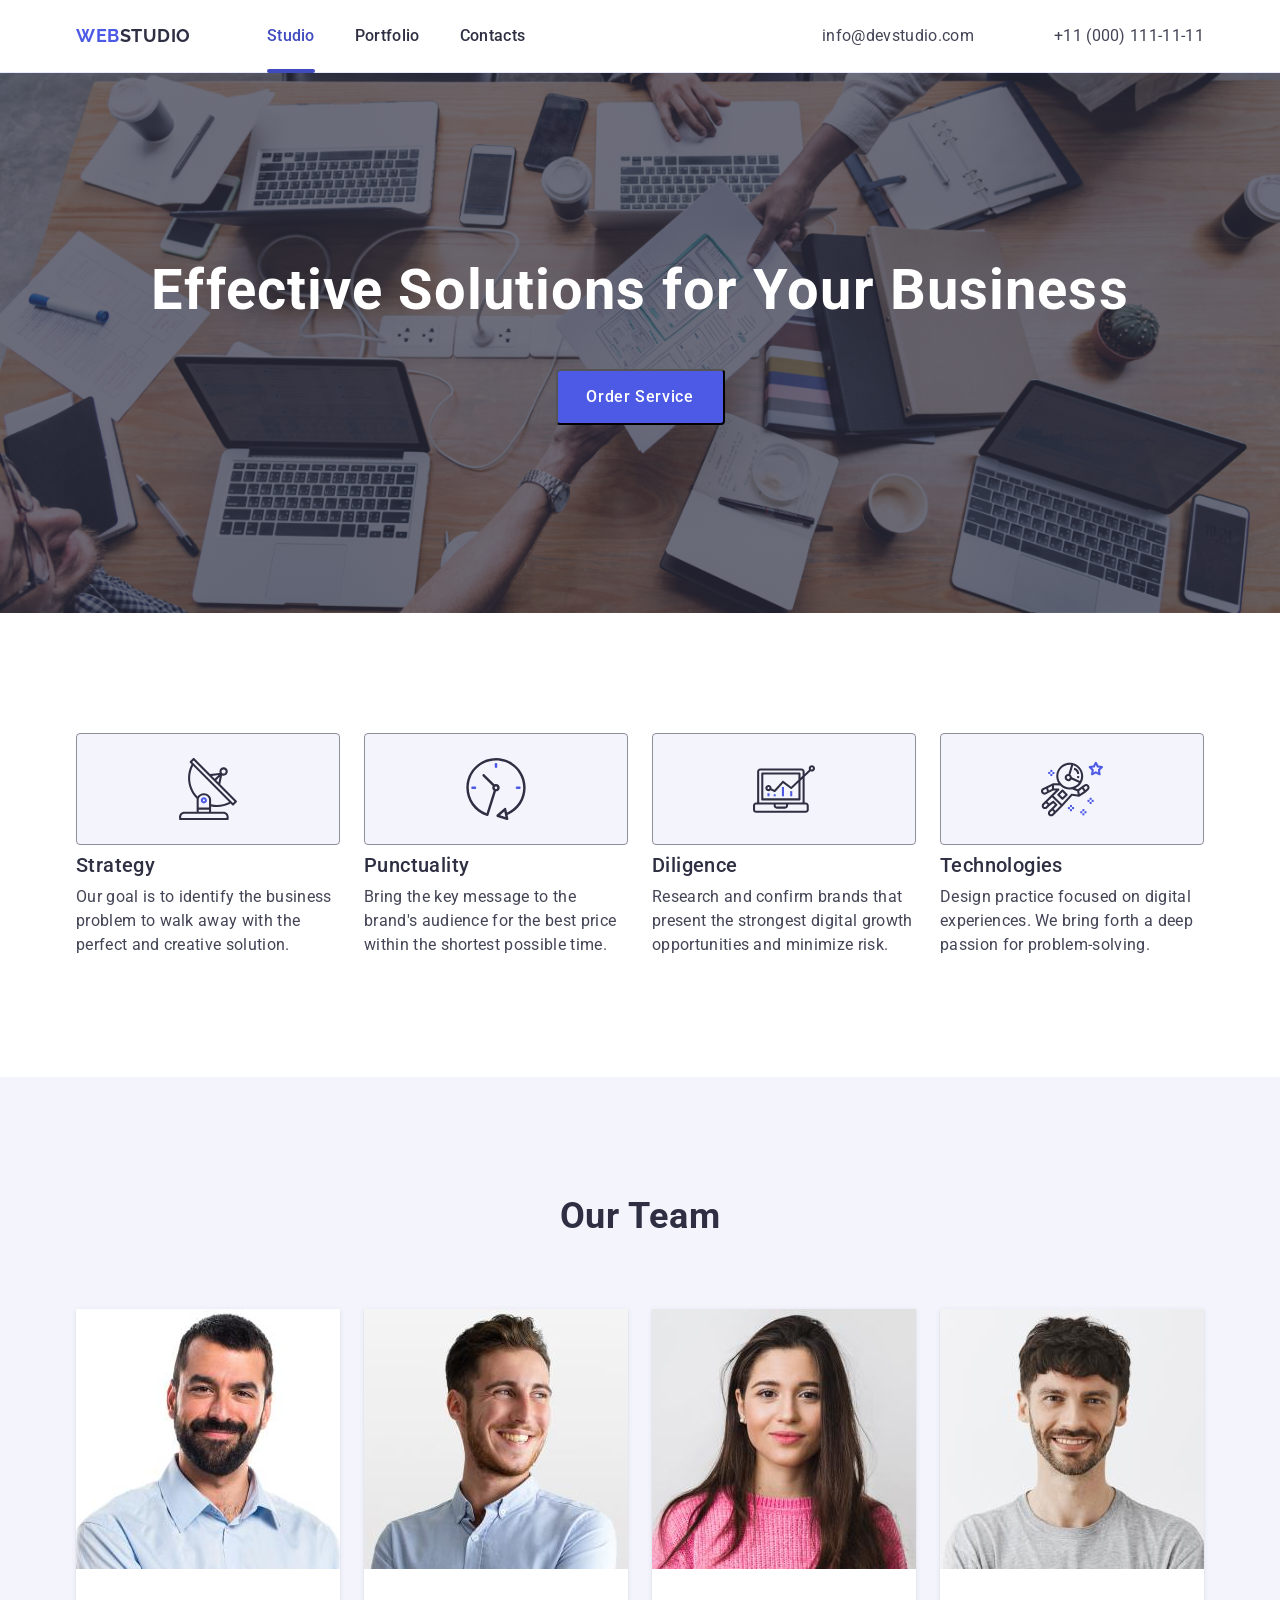
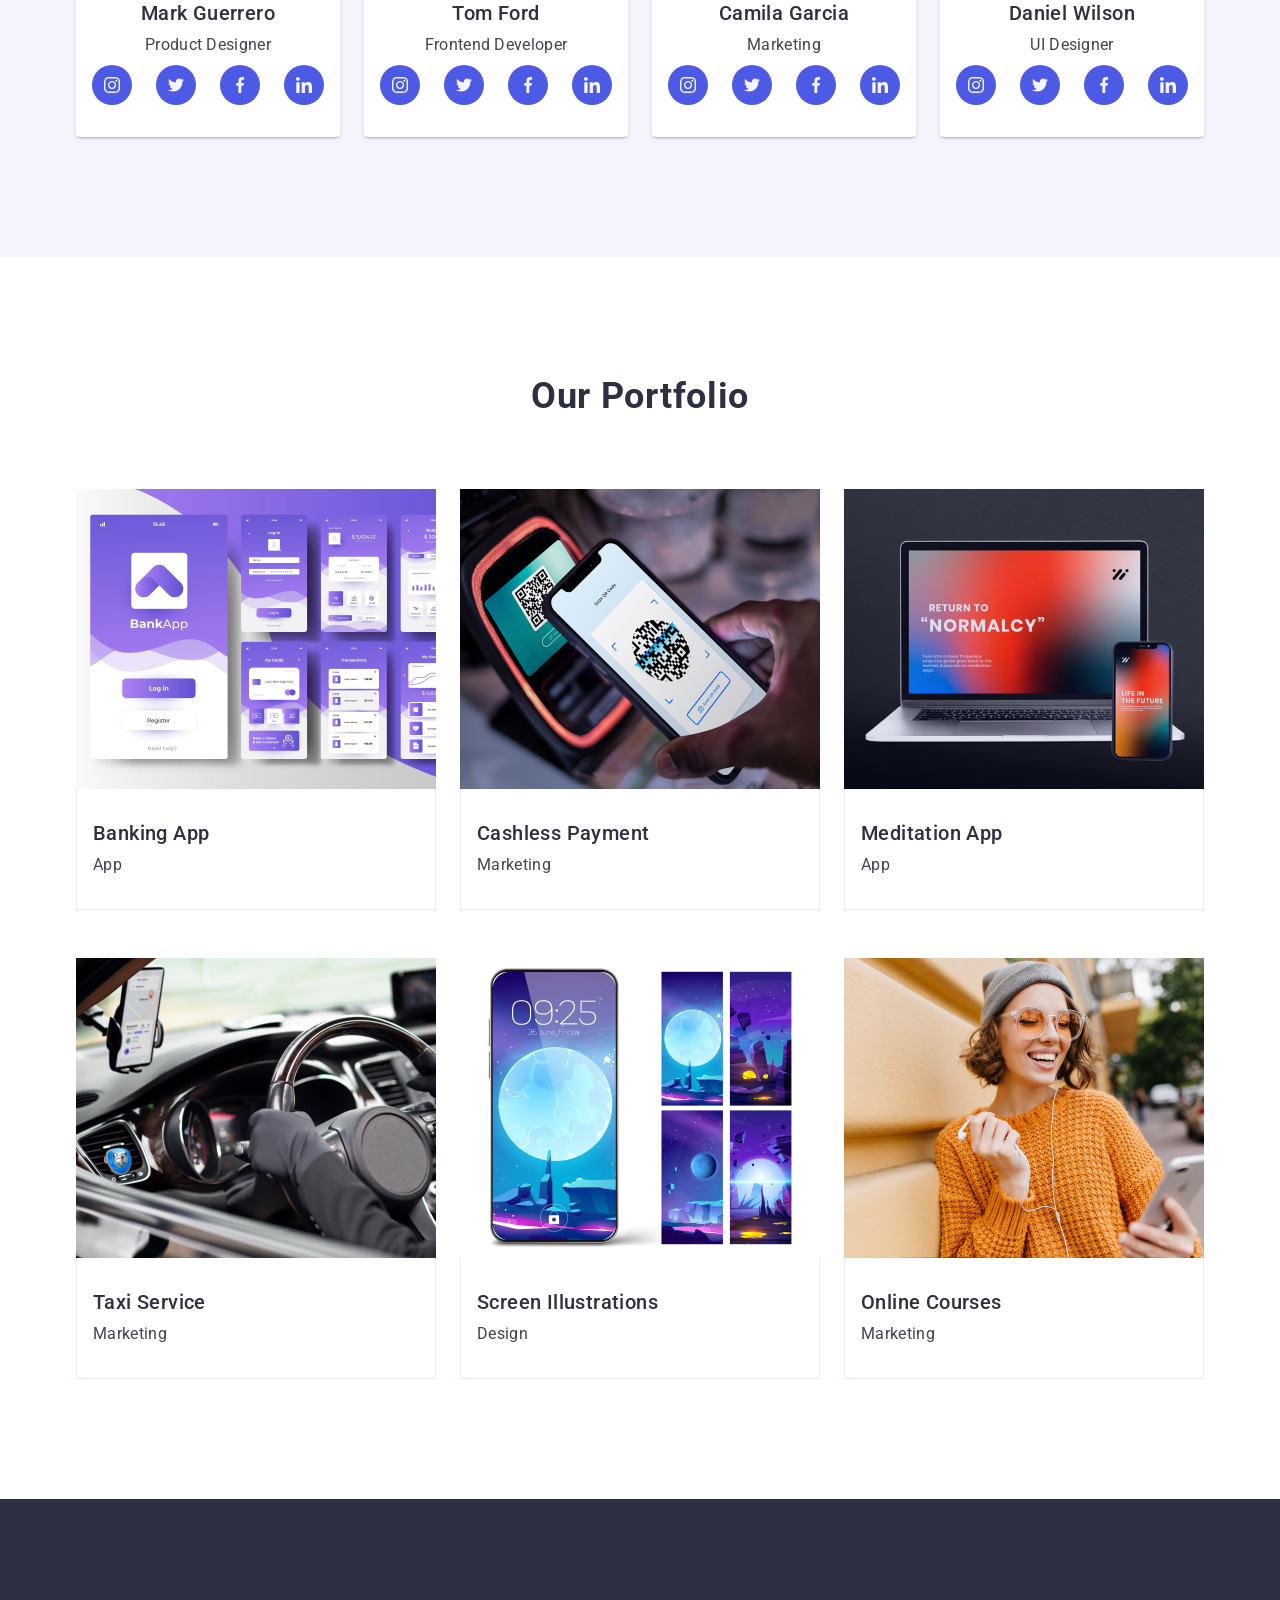
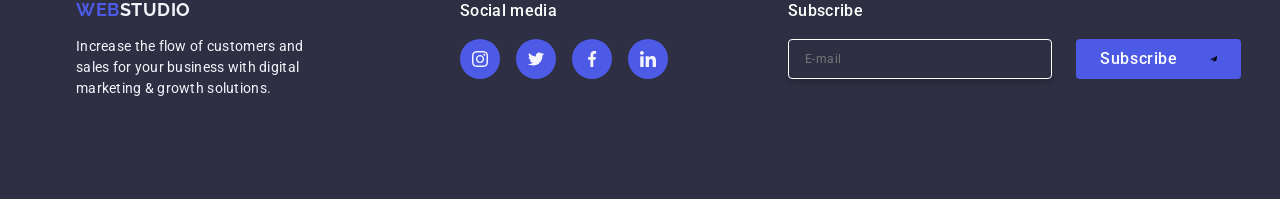
==== index.html @ 47f6fe20 "25111802" ====
<!DOCTYPE html>
<html lang="en">
  <head>
    <meta charset="UTF-8" />
    <meta name="viewport" content="width=device-width, initial-scale=1.0" />
    <title>Webstudio</title>
    <link
      rel="stylesheet"
      href="https://cdnjs.cloudflare.com/ajax/libs/modern-normalize/3.0.1/modern-normalize.min.css"
      integrity="sha512-q6WgHqiHlKyOqslT/lgBgodhd03Wp4BEqKeW6nNtlOY4quzyG3VoQKFrieaCeSnuVseNKRGpGeDU3qPmabCANg=="
      crossorigin="anonymous"
      referrerpolicy="no-referrer"
    />
    <link rel="preconnect" href="https://fonts.googleapis.com" />
    <link rel="preconnect" href="https://fonts.gstatic.com" crossorigin />
    <link
      href="https://fonts.googleapis.com/css2?family=Raleway:wght@700&family=Roboto:wght@400;500;700&display=swap"
      rel="stylesheet"
    />
    <link rel="stylesheet" href="./css/styles.css" />
  </head>

  <body>
    <!--Logo + menu-->
    <header class="header-page">
      <div class="nav-block container">
        <nav class="nav">
          <a class="logo logo-header" href="./index.html"
            >Web<span class="logo-text">Studio</span></a
          >
          <ul class="nav-menu">
            <li class="menu-item">
              <a class="nav-link current" href="./index.html">Studio</a>
            </li>
            <li class="menu-item">
              <a class="nav-link" href="">Portfolio</a>
            </li>
            <li class="menu-item">
              <a class="nav-link" href="">Contacts</a>
            </li>
          </ul>
        </nav>
        <address class="contacts">
          <ul class="contacts-list">
            <li class="e-mail">
              <a class="contacts-link" href="mailto:info@devstudio.com"
                >info@devstudio.com</a
              >
            </li>
            <li class="tel">
              <a class="contacts-link" href="tel:+11(000)111-11-11"
                >+11 (000) 111-11-11</a
              >
            </li>
          </ul>
        </address>
      </div>
    </header>
    <main>
      <!-- hero section -->
      <section id="hero" class="hero section">
        <div class="hero-block container">
          <h1 class="hero-title">Effective Solutions for Your Business</h1>
          <button class="btn-business" type="button" data-modal-open>
            Order Service
          </button>
        </div>
      </section>
      <!-- company -->
      <section id="company" class="company">
        <div class="company-block container">
          <h2 class="visually-hidden">Benefits</h2>
          <ul class="about-company">
            <li class="about-block">
              <div class="icon-conpany">
                <svg class="logo-icon" width="64" height="64">
                  <use href="./images/icons.svg#icon-antenna-1"></use>
                </svg>
              </div>
              <h3 class="target-company">Strategy</h3>
              <p class="text">
                Our goal is to identify the business problem to walk away with
                the perfect and creative solution.
              </p>
            </li>
            <li class="about-block">
              <div class="icon-conpany">
                <svg class="logo-icon" width="64" height="64">
                  <use href="./images/icons.svg#icon-clock-1"></use>
                </svg>
              </div>
              <h3 class="target-company">Punctuality</h3>
              <p class="text">
                Bring the key message to the brand's audience for the best price
                within the shortest possible time.
              </p>
            </li>
            <li class="about-block">
              <div class="icon-conpany">
                <svg class="logo-icon" width="64" height="64">
                  <use href="./images/icons.svg#icon-diagram-1"></use>
                </svg>
              </div>
              <h3 class="target-company">Diligence</h3>
              <p class="text">
                Research and confirm brands that present the strongest digital
                growth opportunities and minimize risk.
              </p>
            </li>
            <li class="about-block">
              <div class="icon-conpany">
                <svg class="logo-icon" width="64" height="64">
                  <use href="./images/icons.svg#icon-astronaut-1"></use>
                </svg>
              </div>
              <h3 class="target-company">Technologies</h3>
              <p class="text">
                Design practice focused on digital experiences. We bring forth a
                deep passion for problem-solving.
              </p>
            </li>
          </ul>
        </div>
      </section>
      <!-- our team -->
      <section id="block-team" class="block-team section">
        <div class="container container-team">
          <h2 class="title-team">Our Team</h2>
          <ul class="team-list">
            <li class="our-team">
              <img
                class="img-team"
                src="./images/MarkGuerrero.jpg"
                height="260"
                width="264"
                alt="Mark Guerrero"
              />
              <div class="text-team">
                <h3 class="representative">Mark Guerrero</h3>
                <p class="text-card">Product Designer</p>
                <ul class="card-content">
                  <li class="sosial">
                    <a
                      class="socials-link"
                      href="https://instagram.com"
                      target="_blank"
                      rel="noopener noreferrer"
                      aria-label="Link to Instagram"
                    >
                      <svg class="sosial-icon" width="16" height="16">
                        <use href="./images/icons.svg#icon-instagram-2"></use>
                      </svg>
                    </a>
                  </li>
                  <li class="sosial">
                    <a
                      class="socials-link"
                      href="https://twitter.com"
                      target="_blank"
                      rel="noopener noreferrer"
                      aria-label="Link to Twitter"
                    >
                      <svg class="sosial-icon" width="16" height="16">
                        <use href="./images/icons.svg#icon-twitter-1"></use>
                      </svg>
                    </a>
                  </li>
                  <li class="sosial">
                    <a
                      class="socials-link"
                      href="https://facebook.com"
                      target="_blank"
                      rel="noopener noreferrer"
                      aria-label="Link to Facebok"
                    >
                      <svg class="sosial-icon" width="16" height="16">
                        <use href="./images/icons.svg#icon-facebook-1"></use>
                      </svg>
                    </a>
                  </li>
                  <li class="sosial">
                    <a
                      class="socials-link"
                      href="https://inkedin.com"
                      target="_blank"
                      rel="noopener noreferrer"
                      aria-label="Link to Linkedin"
                    >
                      <svg class="sosial-icon" width="16" height="16">
                        <use href="./images/icons.svg#icon-linkedin-1"></use>
                      </svg>
                    </a>
                  </li>
                </ul>
              </div>
            </li>
            <li class="our-team">
              <img
                class="img-team"
                src="./images/TomFord.jpg"
                height="260"
                width="264"
                alt="Tom Ford"
              />
              <div class="text-team">
                <h3 class="representative">Tom Ford</h3>
                <p class="text-card">Frontend Developer</p>
                <ul class="card-content">
                  <li class="sosial">
                    <a
                      class="socials-link"
                      href="https://instagram.com"
                      target="_blank"
                      rel="noopener noreferrer"
                      aria-label="Link to Instagram"
                    >
                      <svg class="sosial-icon" width="16" height="16">
                        <use href="./images/icons.svg#icon-instagram-2"></use>
                      </svg>
                    </a>
                  </li>
                  <li class="sosial">
                    <a
                      class="socials-link"
                      href="https://twitter.com"
                      target="_blank"
                      rel="noopener noreferrer"
                      aria-label="Link to Twitter"
                    >
                      <svg class="sosial-icon" width="16" height="16">
                        <use href="./images/icons.svg#icon-twitter-1"></use>
                      </svg>
                    </a>
                  </li>
                  <li class="sosial">
                    <a
                      class="socials-link"
                      href="https://facebook.com"
                      target="_blank"
                      rel="noopener noreferrer"
                      aria-label="Link to Facebok"
                    >
                      <svg class="sosial-icon" width="16" height="16">
                        <use href="./images/icons.svg#icon-facebook-1"></use>
                      </svg>
                    </a>
                  </li>
                  <li class="sosial">
                    <a
                      class="socials-link"
                      href="https://inkedin.com"
                      target="_blank"
                      rel="noopener noreferrer"
                      aria-label="Link to Linkedin"
                    >
                      <svg class="sosial-icon" width="16" height="16">
                        <use href="./images/icons.svg#icon-linkedin-1"></use>
                      </svg>
                    </a>
                  </li>
                </ul>
              </div>
            </li>
            <li class="our-team">
              <img
                class="img-team"
                src="./images/CamilaGarcia.jpg"
                height="260"
                width="264"
                alt="Camila Garcia"
              />
              <div class="text-team">
                <h3 class="representative">Camila Garcia</h3>
                <p class="text-card">Marketing</p>
                <ul class="card-content">
                  <li class="sosial">
                    <a
                      class="socials-link"
                      href="https://instagram.com"
                      target="_blank"
                      rel="noopener noreferrer"
                      aria-label="Link to Instagram"
                    >
                      <svg class="sosial-icon" width="16" height="16">
                        <use href="./images/icons.svg#icon-instagram-2"></use>
                      </svg>
                    </a>
                  </li>
                  <li class="sosial">
                    <a
                      class="socials-link"
                      href="https://twitter.com"
                      target="_blank"
                      rel="noopener noreferrer"
                      aria-label="Link to Twitter"
                    >
                      <svg class="sosial-icon" width="16" height="16">
                        <use href="./images/icons.svg#icon-twitter-1"></use>
                      </svg>
                    </a>
                  </li>
                  <li class="sosial">
                    <a
                      class="socials-link"
                      href="https://facebook.com"
                      target="_blank"
                      rel="noopener noreferrer"
                      aria-label="Link to Facebok"
                    >
                      <svg class="sosial-icon" width="16" height="16">
                        <use href="./images/icons.svg#icon-facebook-1"></use>
                      </svg>
                    </a>
                  </li>
                  <li class="sosial">
                    <a
                      class="socials-link"
                      href="https://inkedin.com"
                      target="_blank"
                      rel="noopener noreferrer"
                      aria-label="Link to Linkedin"
                    >
                      <svg class="sosial-icon" width="16" height="16">
                        <use href="./images/icons.svg#icon-linkedin-1"></use>
                      </svg>
                    </a>
                  </li>
                </ul>
              </div>
            </li>
            <li class="our-team">
              <img
                class="img-team"
                src="./images/DanielWilson.jpg"
                height="260"
                width="264"
                alt="Daniel Wilson"
              />
              <div class="text-team">
                <h3 class="representative">Daniel Wilson</h3>
                <p class="text-card">UI Designer</p>
                <ul class="card-content">
                  <li class="sosial">
                    <a
                      class="socials-link"
                      href="https://instagram.com"
                      target="_blank"
                      rel="noopener noreferrer"
                      aria-label="Link to Instagram"
                    >
                      <svg class="sosial-icon" width="16" height="16">
                        <use href="./images/icons.svg#icon-instagram-2"></use>
                      </svg>
                    </a>
                  </li>
                  <li class="sosial">
                    <a
                      class="socials-link"
                      href="https://twitter.com"
                      target="_blank"
                      rel="noopener noreferrer"
                      aria-label="Link to Twitter"
                    >
                      <svg class="sosial-icon" width="16" height="16">
                        <use href="./images/icons.svg#icon-twitter-1"></use>
                      </svg>
                    </a>
                  </li>
                  <li class="sosial">
                    <a
                      class="socials-link"
                      href="https://facebook.com"
                      target="_blank"
                      rel="noopener noreferrer"
                      aria-label="Link to Facebok"
                    >
                      <svg class="sosial-icon" width="16" height="16">
                        <use href="./images/icons.svg#icon-facebook-1"></use>
                      </svg>
                    </a>
                  </li>
                  <li class="sosial">
                    <a
                      class="socials-link"
                      href="https://inkedin.com"
                      target="_blank"
                      rel="noopener noreferrer"
                      aria-label="Link to Linkedin"
                    >
                      <svg class="sosial-icon" width="16" height="16">
                        <use href="./images/icons.svg#icon-linkedin-1"></use>
                      </svg>
                    </a>
                  </li>
                </ul>
              </div>
            </li>
          </ul>
        </div>
      </section>
      <!--our portfolio-->
      <section id="portfolio-team" class="portfolio-team section">
        <div class="container">
          <h2 class="portfolio">Our Portfolio</h2>
          <ul class="card-portfolio">
            <li class="our-portfolio">
              <div class="back-img">
                <img
                  class="img-portfolio"
                  src="./images/BankingApp.jpg"
                  width="360"
                  alt="BankingApp"
                />
                <p class="overlay">
                  14 Stylish and User-Friendly App Design Concepts · Task
                  Manager App · Calorie Tracker App · Exotic Fruit Ecommerce App
                  · Cloud Storage App
                </p>
              </div>
              <div class="card-team">
                <h3 class="portfolio-name">Banking App</h3>
                <p class="text-portfolio">App</p>
              </div>
            </li>
            <li class="our-portfolio">
              <div class="back-img">
                <img
                  class="img-portfolio"
                  src="./images/CashlessPayment.jpg"
                  width="360"
                  alt="Cashless Payment"
                />
                <p class="overlay">
                  14 Stylish and User-Friendly App Design Concepts · Task
                  Manager App · Calorie Tracker App · Exotic Fruit Ecommerce App
                  · Cloud Storage App
                </p>
              </div>
              <div class="card-team">
                <h3 class="portfolio-name">Cashless Payment</h3>
                <p class="text-portfolio">Marketing</p>
              </div>
            </li>
            <li class="our-portfolio">
              <div class="back-img">
                <img
                  class="img-portfolio"
                  src="./images/MeditationApp.jpg"
                  width="360"
                  alt="Meditation App"
                />
                <p class="overlay">
                  14 Stylish and User-Friendly App Design Concepts · Task
                  Manager App · Calorie Tracker App · Exotic Fruit Ecommerce App
                  · Cloud Storage App
                </p>
              </div>
              <div class="card-team">
                <h3 class="portfolio-name">Meditation App</h3>
                <p class="text-portfolio">App</p>
              </div>
            </li>
            <li class="our-portfolio">
              <div class="back-img">
                <img
                  class="img-portfolio"
                  src="./images/TaxiService.jpg"
                  width="360"
                  alt="Taxi Service"
                />
                <p class="overlay">
                  14 Stylish and User-Friendly App Design Concepts · Task
                  Manager App · Calorie Tracker App · Exotic Fruit Ecommerce App
                  · Cloud Storage App
                </p>
              </div>
              <div class="card-team">
                <h3 class="portfolio-name">Taxi Service</h3>
                <p class="text-portfolio">Marketing</p>
              </div>
            </li>
            <li class="our-portfolio">
              <div class="back-img">
                <img
                  class="img-portfolio"
                  src="./images/ScreenIllustrations.jpg"
                  width="360"
                  alt="Screen Illustrations"
                />
                <p class="overlay">
                  14 Stylish and User-Friendly App Design Concepts · Task
                  Manager App · Calorie Tracker App · Exotic Fruit Ecommerce App
                  · Cloud Storage App
                </p>
              </div>
              <div class="card-team">
                <h3 class="portfolio-name">Screen Illustrations</h3>
                <p class="text-portfolio">Design</p>
              </div>
            </li>
            <li class="our-portfolio">
              <div class="back-img">
                <img
                  class="img-portfolio"
                  src="./images/OnlineCourses.jpg"
                  width="360"
                  alt="Online Courses"
                />
                <p class="overlay">
                  14 Stylish and User-Friendly App Design Concepts · Task
                  Manager App · Calorie Tracker App · Exotic Fruit Ecommerce App
                  · Cloud Storage App
                </p>
              </div>
              <div class="card-team">
                <h3 class="portfolio-name">Online Courses</h3>
                <p class="text-portfolio">Marketing</p>
              </div>
            </li>
          </ul>
        </div>
      </section>
    </main>

    <!--footer menu-->

    <footer class="footer">
      <div class="container footer-inf">
        <div class="footer-block">
          <a class="logo footer-logo" href="#"
            >Web<span class="logo-text">Studio</span></a
          >
          <p class="text-footer">
            Increase the flow of customers and sales for your business with
            digital marketing & growth solutions.
          </p>
        </div>
        <div class="footer-social">
          <p class="media">Social media</p>
          <ul class="card-content footer-content">
            <li class="sosial">
              <a
                class="socials-link"
                href="https://instagram.com"
                target="_blank"
                rel="noopener noreferrer"
                aria-label="Link to Instagram"
              >
                <svg class="sosial-icon" width="24" height="24">
                  <use href="./images/icons.svg#icon-instagram-2"></use>
                </svg>
              </a>
            </li>
            <li class="sosial">
              <a
                class="socials-link"
                href="https://twitter.com"
                target="_blank"
                rel="noopener noreferrer"
                aria-label="Link to Twitter"
              >
                <svg class="sosial-icon" width="24" height="24">
                  <use href="./images/icons.svg#icon-twitter-1"></use>
                </svg>
              </a>
            </li>
            <li class="sosial">
              <a
                class="socials-link"
                href="https://facebook.com"
                target="_blank"
                rel="noopener noreferrer"
                aria-label="Link to Facebok"
              >
                <svg class="sosial-icon" width="24" height="24">
                  <use href="./images/icons.svg#icon-facebook-1"></use>
                </svg>
              </a>
            </li>
            <li class="sosial">
              <a
                class="socials-link"
                href="https://inkedin.com"
                target="_blank"
                rel="noopener noreferrer"
                aria-label="Link to Linkedin"
              >
                <svg class="sosial-icon" width="24" height="24">
                  <use href="./images/icons.svg#icon-linkedin-1"></use>
                </svg>
              </a>
            </li>
          </ul>
        </div>
        <div class="subscribe">
          <p class="media">Subscribe</p>
          <!-- <div class="form-subscribe"> -->
          <form autocomplete="on" name="subscriptionForm" class="footer-form">
            <label for="userEmail" class="subscribe-mail">
              <input
                class="form"
                type="email"
                name="e-mail"
                placeholder="E-mail"
                style="color: #fff"
                id="userEmail"
              />
            </label>
            <button class="btn-submit" type="submit">
              Subscribe
              <svg class="btn-plaine" width="24" height="24">
                <use href="./images/icons.svg#icon-icon-send"></use>
              </svg>
            </button>
          </form>
          <!-- </div> -->
        </div>
      </div>
    </footer>
    <div class="backdrop" data-modal>
      <div class="modal">
        <button class="modal-close-btn" type="button" data-modal-close>
          <svg class="logo-modal-close" width="8" height="8">
            <use href="./images/icons.svg#icon-close-black-18dp1"></use>
          </svg>
        </button>
        <p class="modal-text">Leave your contacts and we will call you back</p>
        <!-- <div class="modal-form-block"> -->
        <form class="modal-form" name="review">
          <div class="modal-form-imput">
            <label class="modal-form" for="user-name">Name</label>
            <div class="modal-form-label">
              <input
                class="modal-form-cell"
                type="text"
                id="user-name"
                name="user-name"
              />
              <svg class="logo-modal-form" width="18" height="24">
                <use href="./images/icons.svg#icon-person-black-18dp-1"></use>
              </svg>
            </div>
          </div>
          <div class="modal-form-imput">
            <label class="modal-form" for="user-phone">Phone</label>
            <div class="modal-form-label">
              <input
                class="modal-form-cell"
                type="tel"
                id="user-phone"
                name="user-phone"
              />
              <svg class="logo-modal-form" width="18" height="24">
                <use href="./images/icons.svg#icon-phone-black-18dp-1"></use>
              </svg>
            </div>
          </div>
          <div class="modal-form-imput">
            <label class="modal-form" for="user-email">Email</label>
            <div class="modal-form-label">
              <input
                class="modal-form-cell"
                type="email"
                id="user-email"
                name="user-email"
              />
              <svg class="logo-modal-form" width="18" height="24">
                <use href="./images/icons.svg#icon-email-black-18dp-1"></use>
              </svg>
            </div>
          </div>
          <div class="modal-form-imput">
            <label class="modal-form" for="user-comment">Comment</label>
            <textarea
              name="user-comment"
              id="user-comment"
              placeholder="Text input"
              class="user-comment"
            ></textarea>
          </div>
          <div class="checkbox-block">
            <input
              type="checkbox"
              id="user-privacy"
              value="true"
              class="visually-hidden"
              name="user-privacy"
            />
            <label for="user-privacy" class="text-checkbox">
              <span class="rule"
                >I accept the terms and conditions of the

                <svg class="rule-pict" width="8" height="10">
                  <use href="./images/icons.svg#icon-checkbox"></use>
                </svg>
                <a href="" class="rule-link">Privacy Policy</a>
              </span>
            </label>
            <button class="btn-form" type="button">Send</button>
          </div>
          <!-- <div class="btn-modal">

          </div> -->
        </form>
        <!-- </div> -->
      </div>
    </div>
    <script src="./js/modal.js"></script>
  </body>
</html>
---- css/styles.css ----
body {
    font-family: "Raleway", sans-serif;
    font-family: "Roboto", sans-serif;
    color: #434455;
    background-color: #ffffff;
    font-size: 14px;
    display: block;
}

* {
    margin: 0;
    padding: 0;
}

ul,
li,
ol {
    list-style-type: none;
    cursor: pointer;
}

a {
    text-decoration: none;
    cursor: pointer;
}

h1,
h2,
h3,
h4,
h5,
h6,
p {
    margin: 0;
}

ul,
ol {
    margin: 0;
    padding: 0;
}


.visually-hidden {
    position: absolute;
    width: 1px;
    height: 1px;
    margin: -1px;
    border: 0;
    padding: 0;
    white-space: nowrap;
    clip-path: inset(100%);
    clip: rect(0 0 0 0);
    overflow: hidden;
}

a {
    text-decoration: none;
}

nav,
li,
ol,
a,
button {
    cursor: pointer;
    display: inline-block;
}

.container {
    width: 1158px;
    margin: 0 auto;
    padding: 0 15px;
}


img {
    display: block;
    width: 100%;
    height: auto;
}

.header-page {
    border-bottom: 1px solid #e7e9fc;
    box-shadow: 0px 2px 1px rgba(46, 47, 66, 0.08),
        0px 1px 1px rgba(46, 47, 66, 0.16),
        0px 1px 6px rgba(46, 47, 66, 0.08);
}

.nav-block {
    display: flex;
    align-items: center;
}

.nav {
    display: flex;
    align-items: center;
}

.logo {
    font-family: "Raleway", sans-serif;
    font-weight: 700;
    font-size: 18px;
    line-height: 1.17;
    letter-spacing: 0.03em;
    text-transform: uppercase;
    color: #4d5ae5;
    margin-right: 76px;
}

.logo-header {
    padding: 24px 0;
    margin-right: 76px;
}

.logo-header .logo-text {
    color: #2e2f42;
}

.footer-logo .logo-text {
    color: #f4f4fd;
}

.nav-menu {
    display: flex;
    text-align: center;
    gap: 40px;
}

.nav-link {
    position: relative;
    display: block;
    padding: 24px 0;
    font-weight: 500;
    font-size: 16px;
    line-height: 1.5;
    letter-spacing: 0.02em;
    color: #2e2f42;
    transition: color 250ms cubic-bezier(0.4, 0, 0.2, 1);
}


.nav-link.current {
    position: relative;
    opacity: 1;

}

.nav-link::after {
    content: '';
    position: absolute;
    left: 0;
    bottom: -1px;

    width: 100%;
    height: 4px;
    border-radius: 2px;
    background-color: #404bbf;
    opacity: 0;
    transition: opacity 250ms cubic-bezier(0.4, 0, 0.2, 1);
}

.nav-link:hover,
.nav-link:focus,
.nav-link.current {
    color: #404bbf;
}

.nav-link:hover::after,
.nav-link:focus::after,
.nav-link.current::after {
    opacity: 1;
}

.contacts {
    font-style: normal;
    margin-left: auto;
}

.contacts-list {
    display: flex;
    text-align: center;
    gap: 40px;
}

.contacts-link {
    display: block;
    padding: 24px 0;
    font-size: 16px;
    line-height: 1.5;
    letter-spacing: 0.02em;
    color: #434455;
    transition: color 250ms cubic-bezier(0.4, 0, 0.2, 1);
}

.contacts-item {
    font-weight: 400;
    letter-spacing: 0.02em;
    margin-right: 40px;
}

.nav-item {
    /* font-weight: 500;
    font-size: 16px;
    line-height: 1.5;
    letter-spacing: 0.02em;
    color: #2e2f42;
    padding: 24px 0; */
}

.contacts {
    font-style: normal;
}

.e-mail {
    margin-right: 40px;
}


.contacts-link:hover,
.contacts-link:focus {
    color: #404bbf;
}

/* hero section */

.hero {
    background-image: linear-gradient(to bottom,
            rgba(46, 47, 66, 0.7),
            rgba(46, 47, 66, 0.7)),
        url(/images/peopleoffice.jpg);
    /* max-width: 1440px; */
    background-repeat: no-repeat;
    padding: 188px 0;
    background-position: center;
    background-size: cover;

}

.hero-title {
    font-size: 56px;
    line-height: 1.07;
    text-align: center;
    letter-spacing: 0.02em;
    color: #ffffff;
    cursor: pointer;
    max-width: 496px;
    display: flex;
    justify-content: center;
    margin: 0 auto;
    margin-bottom: 48px;
    max-width: 1440px;
}

.btn-business {
    background-color: #4d5ae5;
    font-family: "Roboto", sans-serif;
    font-weight: 500;
    font-size: 16px;
    line-height: 1.5;
    letter-spacing: 0.04em;
    color: #ffffff;
    display: block;
    min-width: 169px;
    height: 56px;
    /* bottom: none; */
    border-radius: 4px;
    cursor: pointer;
    margin: 0 auto;
    transition: background-color 250ms cubic-bezier(0.4, 0, 0.2, 1);
}

/* .btn-business:active, */
.btn-business:hover,
.btn-business:focus {
    background-color: #404BBF;
}

/* company */

.icon-conpany {
    display: flex;
    align-items: center;
    justify-content: center;
    height: 112px;
    border-radius: 4px;
}

.company {
    padding: 120px 0;
}

.about-company {
    display: flex;
    gap: 24px;
}

.about-block {
    letter-spacing: 0.02em;
    line-height: 1.24;
    width: calc((100% - 72px) / 4);
}

.icon-conpany {
    background: #F4F4FD;
    border: 1px solid #8E8F99;
    margin-bottom: 8px;
    display: flex;
    align-items: center;
    justify-content: center;
    height: 112px;
}

.logo-icon {
    margin: 24px 100px;
}

.target-company {
    font-weight: 500;
    font-size: 20px;
    letter-spacing: 0.02em;
    color: #2e2f42;
    line-height: 1.2;
    margin-bottom: 8px;
}

.text {
    font-size: 16px;
    line-height: 1.5;
    letter-spacing: 0.02em;
    color: #434455;
    text-align: left;
}

/* our team */
.block-team {
    background-color: #f4f4fd;
    padding: 120px 0;
}

.team-list {
    display: flex;
    gap: 24px;
}

.title-team {
    font-size: 36px;
    line-height: 1.11;
    text-align: center;
    letter-spacing: 0.02em;
    text-transform: capitalize;
    color: #2e2f42;
    margin-bottom: 72px;
}

.representative {
    font-weight: 500;
    font-size: 20px;
    line-height: 1.2;
    letter-spacing: 0.02em;
    color: #2e2f42;
}

.text-card {
    font-size: 16px;
    line-height: 1.5;
    letter-spacing: 0.02em;
    color: #434455;
    text-align: center;
    margin-bottom: 8px;
}

.our-team {
    background-color: #ffffff;
    width: calc((100% - 72px) / 4);
    border-radius: 0px 0px 4px 4px;
    box-shadow: 0px 1px 6px rgba(46, 47, 66, 0.08),
        0px 1px 1px rgba(46, 47, 66, 0.16),
        0px 2px 1px rgba(46, 47, 66, 0.08);
}

.text-team {
    padding: 32px 0px;
}

.representative {
    text-align: center;
    margin-bottom: 8px;
}

.card-content {
    display: flex;
    justify-content: center;
    align-items: center;
    gap: 24px;
}

.sosial {
    display: flex;

    border-radius: 50%;
    /* transition: background 250ms cubic-bezier(0.4, 0, 0.2, 1); */
}

.socials-link:hover,
.socials-link:focus {
    background: #404BBF;

}

.sosial-icon {
    fill: #f4f4fd;
}

.socials-link {
    display: flex;
    justify-content: center;
    align-items: center;
    width: 100%;
    height: 100%;
    border-radius: 50%;
    transition: color 250ms cubic-bezier(0.4, 0, 0.2, 1);
    transition-property: color, border-color;
    background: #4D5AE5;
    padding: 12px;
    transition: background-color 250ms cubic-bezier(0.4, 0, 0.2, 1);
}


/* our portfolio */

.portfolio-team {
    padding: 120px 0;
}

.portfolio {
    font-size: 36px;
    line-height: 1.11;
    text-align: center;
    letter-spacing: 0.02em;
    text-transform: capitalize;
    color: #2e2f42;
    margin-bottom: 72px;
}

.card-portfolio {
    display: flex;
    flex-wrap: wrap;
    column-gap: 24px;
    row-gap: 48px;
}

.our-portfolio {
    width: calc((100% - 48px) / 3);
    transition: box-shadow 250ms cubic-bezier(0.4, 0, 0.2, 1);

}

.our-portfolio:hover,
.our-portfolio:focus {
    box-shadow: 0px 1px 6px rgba(46, 47, 66, 0.08),
        0px 1px 1px rgba(46, 47, 66, 0.16),
        0px 2px 1px rgba(46, 47, 66, 0.08);
}

.card-team {
    padding: 32px 16px;
    border: 1px solid #e7e9fc;
    border-top: none;
}

.portfolio-name {
    margin-bottom: 8px;
    font-weight: 500;
    font-size: 20px;
    line-height: 1.2;
    letter-spacing: 0.02em;
    color: #2e2f42;
    /* margin-bottom: 8px; */
}

.text-portfolio {
    font-size: 16px;
    line-height: 1.5;
    letter-spacing: 0.02em;
    color: #434455;

}

.back-img {
    position: relative;
    overflow: hidden;
}

.overlay {
    position: absolute;
    top: 0;
    left: 0;
    transform: translateY(100%);
    transition: transform 250ms cubic-bezier(0.4, 0, 0.2, 1);
    /* transition-property: transform, box-shadow; */
    width: 100%;
    height: 100%;
    color: #F4F4FD;
    background-color: #4D5AE5;
    font-family: "Roboto", sans-serif;
    line-height: 1.5;
    font-weight: 400;
    font-size: 16px;
    letter-spacing: 0.02em;
    padding: 40px 32px;
}

.our-portfolio:hover .overlay {
    transform: translateY(0);
}

/* --footer menu-- */

.footer {
    background-color: #2e2f42;
    padding: 100px 0;
}

.footer-inf {
    display: flex;
    text-align: left;
    align-items: baseline;
}

.footer-block {
    margin-right: 120px;
}

.footer-logo {
    font-family: "Raleway", sans-serif;
    font-weight: 700;
    font-size: 18px;
    letter-spacing: 0.03em;
    text-transform: uppercase;
    line-height: 1.17;
    color: #4d5ae5;
    display: inline-block;
    margin-bottom: 16px;
}

.text-footer {
    max-width: 264px;
    line-height: 1.5;
    color: #f4f4fd;
    letter-spacing: 0.02em;
    min-width: 264px;

}

.footer-social {
    margin-right: 120px;
}

.media {
    font-family: "Roboto", sans-serif;
    font-size: 16px;
    line-height: 1.5;
    letter-spacing: 0.02em;
    font-weight: 500;
    color: #ffffff;
    margin-bottom: 16px;
    text-align: left;
}

.footer-social .card-content {
    gap: 16px;
    /* display: flex; */
    justify-content: left;
}

.footer-social .sosial {
    fill: #F4F4FD;
    /* transform: background-color 250ms cubic-bezier(0.4, 0, 0.2, 1); */
}

.footer-social .socials-link {
    width: 40px;
    height: 40px;
    transition: background-color 250ms cubic-bezier(0.4, 0, 0.2, 1);
}

.footer-content .socials-link:hover,
.footer-content .socials-link:focus {
    background-color: #31D0AA;
}

.footer-form {
    display: flex;
    text-align: left;
    gap: 24px;
}

.subscribe {
    max-width: 453px;
}

label {
    display: flex;
    flex-direction: column;
}

.modal {
    padding: 24px;
}

.form {
    height: 40px;
    border: 1px solid #FFFFFF;
    border-radius: 4px;
    padding-left: 16px;
    /* margin-right: 24px; */
    box-shadow: 0px 4px 4px rgba(0, 0, 0, 0.15);
    margin-bottom: 8px;
    width: 264px;
    background-color: transparent;
    font-size: 12px;
    line-height: 2;
    letter-spacing: 0.04em;
    color: #ffffff;
}

.btn-submit {
    font-family: "Roboto", sans-serif;
    font-size: 16px;
    font-weight: 500;
    line-height: 1.5;
    letter-spacing: 0.04em;
    padding: 8px 24px;
    background-color: #4D5AE5;
    border-radius: 4px;
    gap: 16px;
    min-width: 165px;
    height: 40px;
    display: flex;
    justify-content: center;
    align-items: center;
    color: #FFFFFF;
    border: none;
}

.btn-plaine {
    margin-left: 16px;
}

.backdrop {
    position: fixed;
    top: 0;
    left: 0;
    width: 100%;
    height: 100%;
    background-color: rgba(46, 47, 66, 0.4);
    opacity: 0;
    visibility: hidden;
    pointer-events: none;
    transition: opacity 250ms cubic-bezier(0.4, 0, 0.2, 1),
        visibility 250ms cubic-bezier(0.4, 0, 0.2, 1);
}

.backdrop.is-open {
    opacity: 1;
    visibility: visible;
    pointer-events: auto;
}

.modal {
    position: absolute;
    top: 50%;
    left: 50%;
    width: 408px;
    min-height: 584px;
    border-radius: 4px;
    transform: translate(-50%, -50%);
    box-shadow: 0 1px 1px 0 rgba(0, 0, 0, 0.14), 0 1px 3px 0 rgba(0, 0, 0, 0.12),
        0 2px 1px 0 rgba(0, 0, 0, 0.2);
    background-color: #fcfcfc;
    transition: transform 250ms cubic-bezier(0.4, 0, 0.2, 1);
    margin: 0 auto;
    padding: 72px 24px 24px 24px;
}

.backdrop:not(.is-open) .modal {
    transform: translate(-50%, -100%);
}

.modal-text {
    font-family: "Roboto", sans-serif;
    font-size: 16px;
    line-height: 1.5;
    letter-spacing: 0.02em;
    font-weight: 500;
    color: #2E2F42;
    margin-bottom: 16px;
    width: 100%;
    text-align: center;
    margin-top: 24px;
}

.modal-close-btn {
    color: #2E2F42;
    position: absolute;
    top: 24px;
    right: 24px;
    width: 24px;
    height: 24px;
    border-radius: 50%;
    display: flex;
    align-items: center;
    justify-content: center;
    background-color: #e7e9fc;
    border: 1px solid rgba(0, 0, 0, 0.1);
    transition: background-color 250ms cubic-bezier(0.4, 0, 0.2, 1), border 250ms cubic-bezier(0.4, 0, 0.2, 1);

}

.modal-close-btn:focus,
.modal-close-btn:hover {
    border: none;
    background-color: #404bbf;
}


.modal-form {
    display: block;
    font-size: 12px;
    line-height: 1.17;
    color: #8E8F99;
    letter-spacing: 0.04em;
    margin-bottom: 4px;
}

.modal-form-cell {
    width: 100%;
    border-color: #2E2F4266;
    border-radius: 4px;
    height: 40px;
    border: 1px solid rgba(46, 47, 66, 0.4);
    position: relative;
    background-color: transparent;
    padding-left: 38px;
    outline: transparent;
    transition: border-color 250ms cubic-bezier(0.4, 0, 0.2, 1);
}



.modal-close-btn:focus-within {
    border-color: #4D5AE5;
}

.modal-form-label:focus,
.modal-form-label:hover {
    border-color: #4D5AE5;
}

.modal-form-label:focus-within {
    border-color: #4D5AE5;
}

.modal-form-label {
    height: 40px;
    margin-bottom: 8px;
    position: relative;
}

.logo-modal-form {
    position: absolute;
    fill: #000;
    left: 16px;
    top: 50%;
    transform: translateY(-50%);
    transition: fill 250ms cubic-bezier(0.4, 0, 0.2, 1);
}

.modal-form-cell:focus,
.modal-form-cell:hover {
    border-color: #4D5AE5;
}

.modal-form-cell:hover+.logo-modal-form,
.modal-form-cell:focus+.logo-modal-form {
    fill: #4D5AE5;
}

.logo-modal-close {
    position: absolute;
    box-sizing: border-box;
    /* border-radius: 50%; */
    /* width: 100%;
    height: 100%; */
    padding: 8px;
    /* border: 1px solid rgba(0, 0, 0, 0.1);
    fill: #2E2F42;
    background: #E7E9FC;
    text-align: right; */
    transition: fill 250ms cubic-bezier(0.4, 0, 0.2, 1);
}

.modal-close-btn:focus,
.modal-close-btn:hover {
    fill: #FFFFFF;
}

.modal-form-imput {
    margin-bottom: 16px;
}

.user-comment {
    width: 100%;
    height: 120px;
    resize: none;
    font-size: 12px;
    padding: 8px 16px;
    color: rgba(46, 47, 66, 0.4);
    border: 1px solid #2E2F4266;
    border-radius: 4px;
    letter-spacing: 0.04em;
    line-height: 1.17;
    background-color: transparent;
    transition: border-color 250ms cubic-bezier(0.4, 0, 0.2, 1);
    font-family: Roboto;
    font-weight: 400;
    text-align: left;
    outline: transparent;
    border: 1px solid rgba(46, 47, 66, 0.4);
    margin-bottom: 16px;
}

.user-comment:focus {
    border-color: #4D5AE5;
}

.user-comment:focus-within {
    border-color: #4D5AE5;
}


.checkbox-block {
    display: flex;
    text-align: left;
    margin-bottom: 24px;

}

.conditions {
    margin-right: 8px;
}

.text-checkbox {
    font-family: Roboto;
    font-size: 12px;
    font-weight: 400;
    line-height: 1.17;
    letter-spacing: 0.04em;
    text-align: left;
    color: #8e8f99;
}

.rule {
    width: 16px;
    height: 16px;
    border: 1px solid rgba(46, 47, 66, 0.4);
    border-radius: 2px;
    transition: background-color 250ms cubic-bezier(0.4, 0, 0.2, 1), border 250ms cubic-bezier(0.4, 0, 0.2, 1), fill 250ms cubic-bezier(0.4, 0, 0.2, 1);
    display: inline-flex;
    align-items: center;
    justify-content: center;
    fill: transparent;
}

.visually-hidden:checked+rule {
    background-color: #404BBF;
    border: none;
    fill: #F4F4FD;
}

/* .text-checkbox {

} */

.rule-link {
    color: #4d5ae4;
}

/* .btn-modal {
    display: flex;
    margin: 0 auto;
    justify-content: center;
} */

.btn-form {
    font-family: Roboto, sans-serif;
    font-size: 16px;
    font-weight: 500;
    line-height: 24px;
    letter-spacing: 0.04em;
    line-height: 1.5;
    text-align: center;
    padding: 16px 32px;
    background-color: #4D5AE5;
    color: #FFFFFF;
    border-radius: 4px;
    box-shadow: 0px 4px 4px 0px rgba(0, 0, 0, 0.15);
    min-width: 169px;
    display: block;
    height: 56px;
    border: none;
    transition: background-color 250ms cubic-bezier(0.4, 0, 0.2, 1);

}
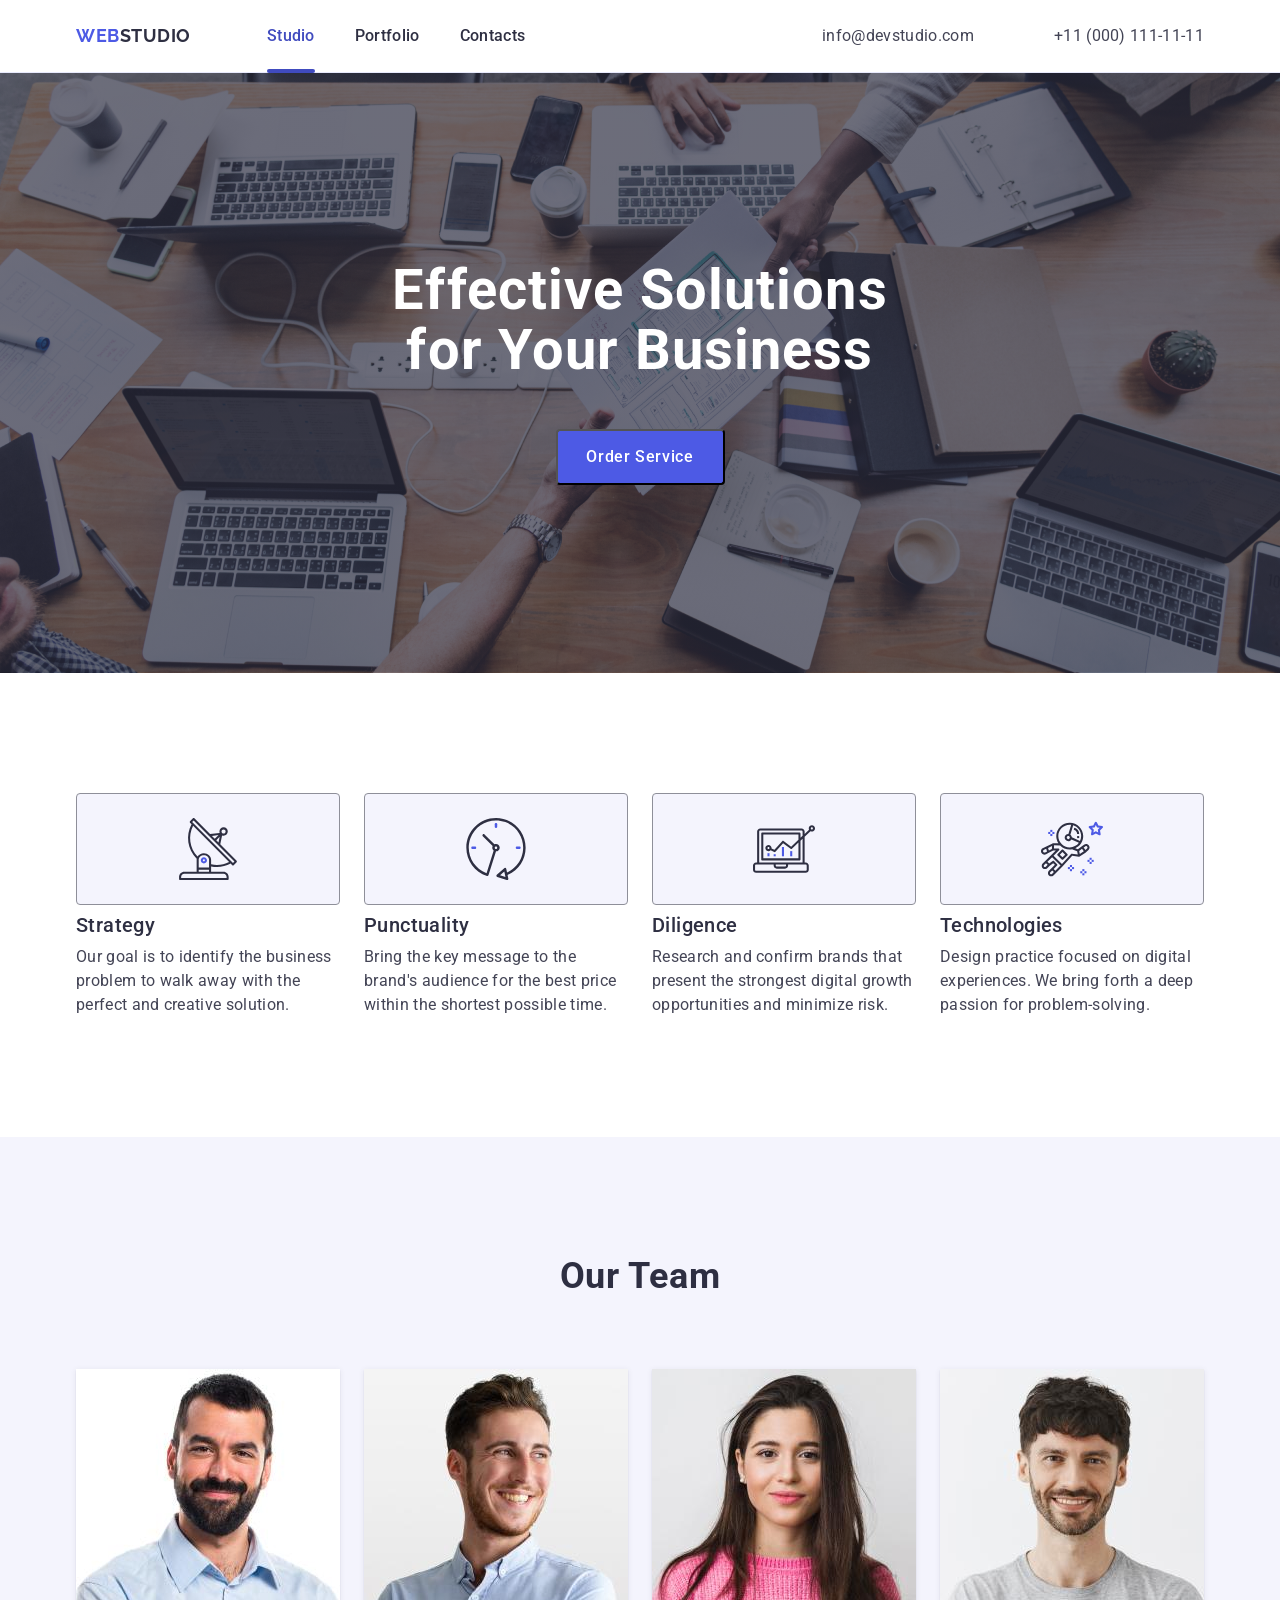
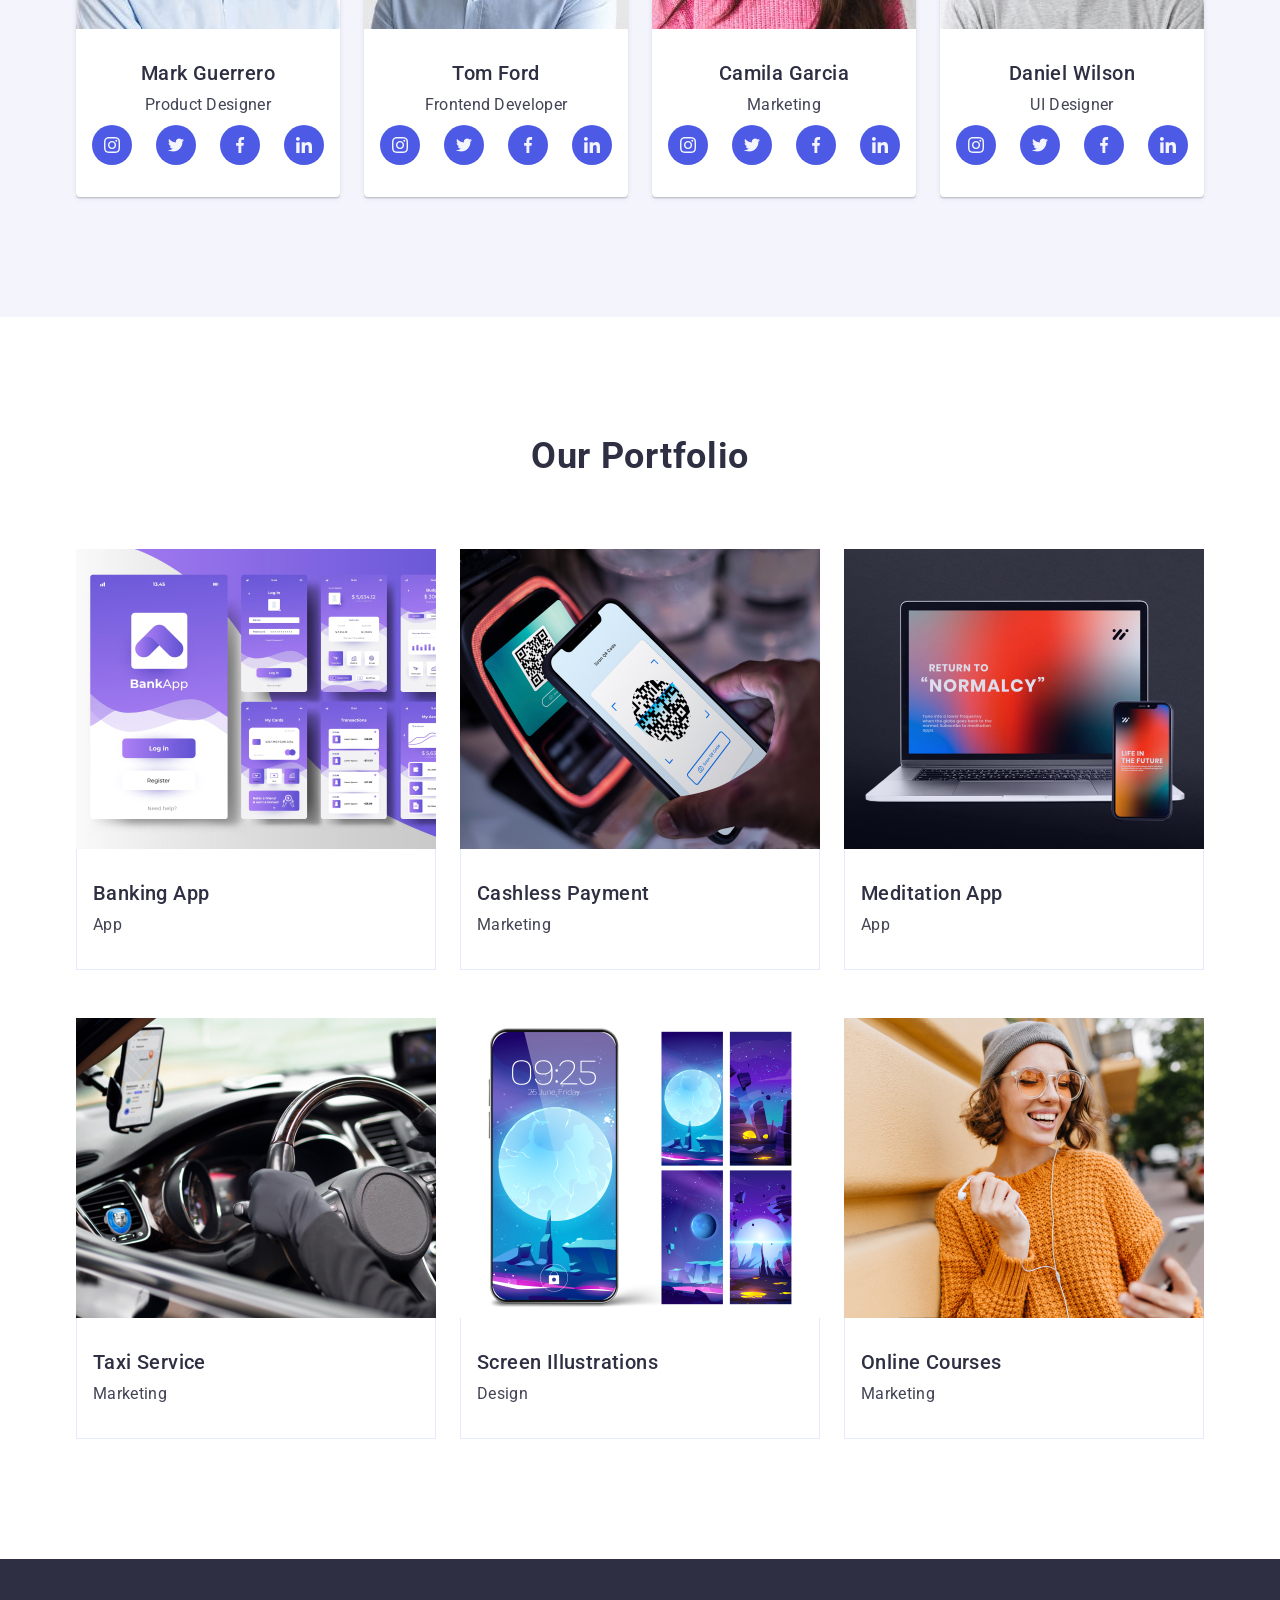
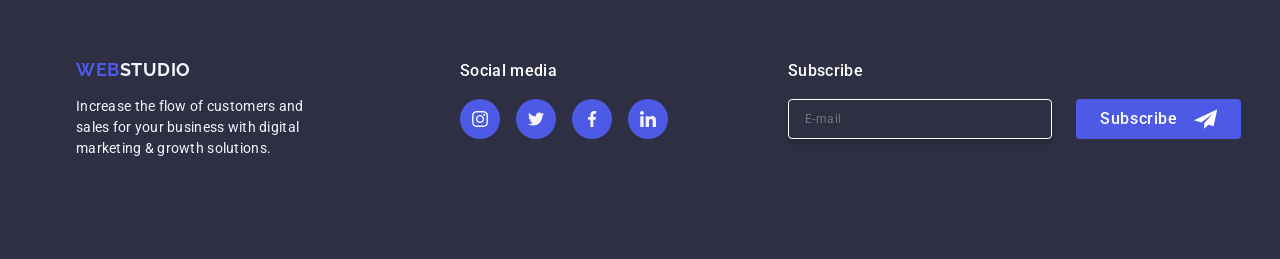
==== commit ac486f61: "30111552" ====
--- a/index.html
+++ b/index.html
@@ -594,7 +594,6 @@
         </div>
         <div class="subscribe">
           <p class="media">Subscribe</p>
-          <!-- <div class="form-subscribe"> -->
           <form autocomplete="on" name="subscriptionForm" class="footer-form">
             <label for="userEmail" class="subscribe-mail">
               <input
@@ -613,10 +612,12 @@
               </svg>
             </button>
           </form>
-          <!-- </div> -->
         </div>
       </div>
     </footer>
+
+    <!-- modal form -->
+
     <div class="backdrop" data-modal>
       <div class="modal">
         <button class="modal-close-btn" type="button" data-modal-close>
@@ -625,7 +626,6 @@
           </svg>
         </button>
         <p class="modal-text">Leave your contacts and we will call you back</p>
-        <!-- <div class="modal-form-block"> -->
         <form class="modal-form" name="review">
           <div class="modal-form-imput">
             <label class="modal-form" for="user-name">Name</label>
@@ -669,7 +669,7 @@
               </svg>
             </div>
           </div>
-          <div class="modal-form-imput">
+          <div class="modal-form-comment">
             <label class="modal-form" for="user-comment">Comment</label>
             <textarea
               name="user-comment"
@@ -687,22 +687,17 @@
               name="user-privacy"
             />
             <label for="user-privacy" class="text-checkbox">
-              <span class="rule"
-                >I accept the terms and conditions of the
-
-                <svg class="rule-pict" width="8" height="10">
-                  <use href="./images/icons.svg#icon-checkbox"></use>
-                </svg>
-                <a href="" class="rule-link">Privacy Policy</a>
+              <span class="rule">
+                <svg class="rule-pict" width="10" height="8">
+                  <use href="./images/icons.svg#icon-vector"></use>
+                </svg>
               </span>
+              I accept the terms and conditions of the
+              <a href="" class="rule-link">Privacy Policy</a>
             </label>
-            <button class="btn-form" type="button">Send</button>
           </div>
-          <!-- <div class="btn-modal">
-
-          </div> -->
+          <button class="btn-form" type="button">Send</button>
         </form>
-        <!-- </div> -->
       </div>
     </div>
     <script src="./js/modal.js"></script>
--- a/css/styles.css
+++ b/css/styles.css
@@ -249,7 +249,7 @@
     justify-content: center;
     margin: 0 auto;
     margin-bottom: 48px;
-    max-width: 1440px;
+
 }
 
 .btn-business {
@@ -645,7 +645,8 @@
 }
 
 .btn-plaine {
-    margin-left: 16px;
+    fill: #FFFFFF
+        /* margin-left: 16px; */
 }
 
 .backdrop {
@@ -673,7 +674,7 @@
     top: 50%;
     left: 50%;
     width: 408px;
-    min-height: 584px;
+    max-height: 584px;
     border-radius: 4px;
     transform: translate(-50%, -50%);
     box-shadow: 0 1px 1px 0 rgba(0, 0, 0, 0.14), 0 1px 3px 0 rgba(0, 0, 0, 0.12),
@@ -698,7 +699,7 @@
     margin-bottom: 16px;
     width: 100%;
     text-align: center;
-    margin-top: 24px;
+    /* margin-top: 24px; */
 }
 
 .modal-close-btn {
@@ -722,6 +723,7 @@
 .modal-close-btn:hover {
     border: none;
     background-color: #404bbf;
+    fill: #fff;
 }
 
 
@@ -747,11 +749,10 @@
     transition: border-color 250ms cubic-bezier(0.4, 0, 0.2, 1);
 }
 
-
-
-.modal-close-btn:focus-within {
+/* .modal-close-btn:focus {
     border-color: #4D5AE5;
-}
+    fill: #ffffff;
+} */
 
 .modal-form-label:focus,
 .modal-form-label:hover {
@@ -775,6 +776,7 @@
     top: 50%;
     transform: translateY(-50%);
     transition: fill 250ms cubic-bezier(0.4, 0, 0.2, 1);
+
 }
 
 .modal-form-cell:focus,
@@ -787,26 +789,25 @@
     fill: #4D5AE5;
 }
 
+
+
 .logo-modal-close {
     position: absolute;
     box-sizing: border-box;
-    /* border-radius: 50%; */
-    /* width: 100%;
-    height: 100%; */
-    padding: 8px;
-    /* border: 1px solid rgba(0, 0, 0, 0.1);
-    fill: #2E2F42;
-    background: #E7E9FC;
-    text-align: right; */
+    fill: #000;
     transition: fill 250ms cubic-bezier(0.4, 0, 0.2, 1);
 }
 
-.modal-close-btn:focus,
-.modal-close-btn:hover {
+.logo-modal-close:focus,
+.logo-modal-close:hover {
     fill: #FFFFFF;
 }
 
 .modal-form-imput {
+    margin-bottom: 8px;
+}
+
+.modal-form-comment {
     margin-bottom: 16px;
 }
 
@@ -828,7 +829,7 @@
     text-align: left;
     outline: transparent;
     border: 1px solid rgba(46, 47, 66, 0.4);
-    margin-bottom: 16px;
+    /* margin-bottom: 16px; */
 }
 
 .user-comment:focus {
@@ -841,10 +842,7 @@
 
 
 .checkbox-block {
-    display: flex;
-    text-align: left;
     margin-bottom: 24px;
-
 }
 
 .conditions {
@@ -859,45 +857,39 @@
     letter-spacing: 0.04em;
     text-align: left;
     color: #8e8f99;
-}
+    display: block;
+}
+
+.rule-pict {}
 
 .rule {
+    display: inline-flex;
     width: 16px;
     height: 16px;
     border: 1px solid rgba(46, 47, 66, 0.4);
     border-radius: 2px;
     transition: background-color 250ms cubic-bezier(0.4, 0, 0.2, 1), border 250ms cubic-bezier(0.4, 0, 0.2, 1), fill 250ms cubic-bezier(0.4, 0, 0.2, 1);
-    display: inline-flex;
     align-items: center;
     justify-content: center;
     fill: transparent;
-}
-
-.visually-hidden:checked+rule {
+
+}
+
+input[type="checkbox"]:checked+.text-checkbox>.rule {
     background-color: #404BBF;
     border: none;
     fill: #F4F4FD;
-}
-
-/* .text-checkbox {
-
-} */
+    margin: 0 auto;
+}
 
 .rule-link {
-    color: #4d5ae4;
-}
-
-/* .btn-modal {
-    display: flex;
-    margin: 0 auto;
-    justify-content: center;
-} */
+    color: #4d5ae5;
+}
 
 .btn-form {
     font-family: Roboto, sans-serif;
     font-size: 16px;
     font-weight: 500;
-    line-height: 24px;
     letter-spacing: 0.04em;
     line-height: 1.5;
     text-align: center;
@@ -911,5 +903,6 @@
     height: 56px;
     border: none;
     transition: background-color 250ms cubic-bezier(0.4, 0, 0.2, 1);
+    margin: 0 auto;
 
 }
